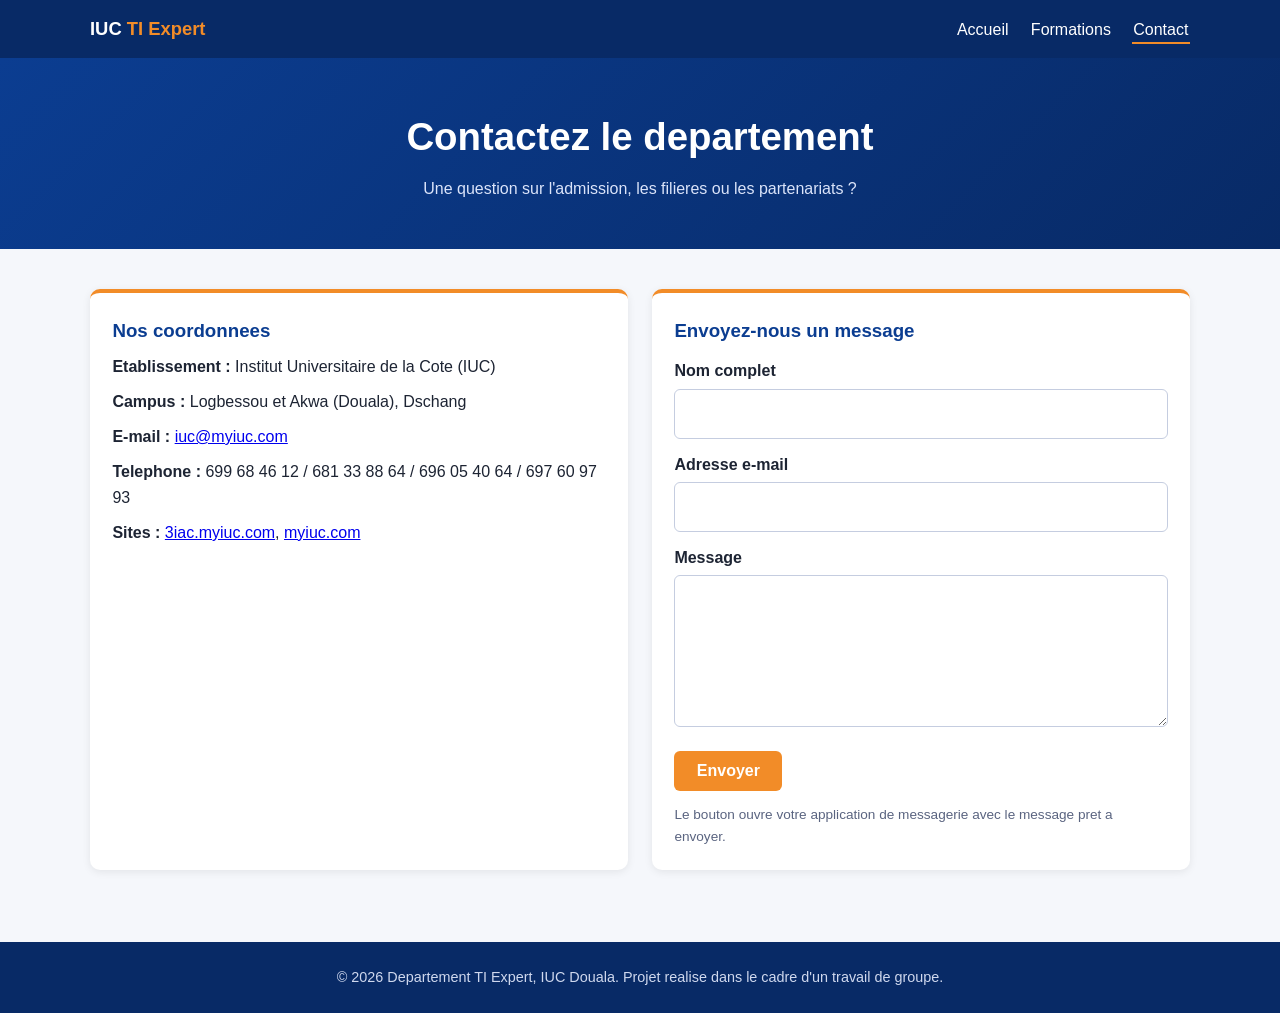
==== contact.html @ aa20d35b "choere: initialise la structure du projet" ====
<!DOCTYPE html>
<html lang="fr">
<head>
  <meta charset="UTF-8">
  <meta name="viewport" content="width=device-width, initial-scale=1">
  <title>Contact | Departement TI Expert, IUC Douala</title>
  <link rel="stylesheet" href="css/base.css">
  <link rel="stylesheet" href="css/contact.css">
</head>
<body>
  <header class="site-header">
    <div class="conteneur barre">
      <a class="logo" href="index.html">IUC <span>TI Expert</span></a>
      <nav>
        <ul>
          <li><a href="index.html">Accueil</a></li>
          <li><a href="formations.html">Formations</a></li>
          <li><a class="actif" href="contact.html">Contact</a></li>
        </ul>
      </nav>
    </div>
  </header>

  <main>
    <div class="bandeau">
      <div class="conteneur">
        <h1>Contactez le departement</h1>
        <p>Une question sur l'admission, les filieres ou les partenariats ?</p>
      </div>
    </div>

    <section>
      <div class="conteneur contact-grille">
        <article class="carte coordonnees">
          <h3>Nos coordonnees</h3>
          <p><strong>Etablissement :</strong> Institut Universitaire de la Cote (IUC)</p>
          <p><strong>Campus :</strong> Logbessou et Akwa (Douala), Dschang</p>
          <p><strong>E-mail :</strong> <a href="mailto:iuc@myiuc.com">iuc@myiuc.com</a></p>
          <p><strong>Telephone :</strong> 699 68 46 12 / 681 33 88 64 / 696 05 40 64 / 697 60 97 93</p>
          <p><strong>Sites :</strong>
            <a href="https://3iac.myiuc.com" target="_blank" rel="noopener">3iac.myiuc.com</a>,
            <a href="https://myiuc.com" target="_blank" rel="noopener">myiuc.com</a>
          </p>
        </article>

        <article class="carte">
          <h3>Envoyez-nous un message</h3>
          <form action="mailto:iuc@myiuc.com" method="post" enctype="text/plain">
            <label for="nom">Nom complet</label>
            <input type="text" id="nom" name="nom" required>

            <label for="email">Adresse e-mail</label>
            <input type="email" id="email" name="email" required>

            <label for="message">Message</label>
            <textarea id="message" name="message" rows="5" required></textarea>

            <button class="bouton" type="submit">Envoyer</button>
          </form>
          <p class="note">Le bouton ouvre votre application de messagerie avec le message pret a envoyer.</p>
        </article>
      </div>
    </section>
  </main>

  <footer class="site-footer">
    <div class="conteneur">
      <p>&copy; 2026 Departement TI Expert, IUC Douala. Projet realise dans le cadre d'un travail de groupe.</p>
    </div>
  </footer>
</body>
</html>
---- css/base.css ----
/* Style commun a toutes les pages (Membre 1) */
:root {
  --bleu: #0b3d91;
  --bleu-fonce: #082a66;
  --orange: #f28c28;
  --fond: #f5f7fb;
  --texte: #1d2433;
}
* { box-sizing: border-box; margin: 0; padding: 0; }
body {
  font-family: "Segoe UI", Arial, sans-serif;
  color: var(--texte);
  background: var(--fond);
  line-height: 1.6;
}
.conteneur { width: min(1100px, 92%); margin: 0 auto; }

/* En-tete et menu */
.site-header { background: var(--bleu-fonce); position: sticky; top: 0; z-index: 10; }
.barre {
  display: flex; justify-content: space-between; align-items: center;
  flex-wrap: wrap; gap: .5rem; padding: .9rem 0;
}
.logo { font-weight: 700; font-size: 1.15rem; color: #fff; text-decoration: none; }
.logo span { color: var(--orange); }
nav ul { list-style: none; display: flex; gap: 1.2rem; }
nav a {
  color: #fff; text-decoration: none; padding: .3rem .1rem;
  border-bottom: 2px solid transparent;
}
nav a:hover, nav a.actif { border-bottom-color: var(--orange); }

/* Bandeau de titre des pages interieures */
.bandeau {
  background: linear-gradient(135deg, var(--bleu), var(--bleu-fonce));
  color: #fff; padding: 3rem 0; text-align: center;
}
.bandeau h1 { font-size: clamp(1.6rem, 4vw, 2.4rem); }
.bandeau p { color: #dbe4fa; margin-top: .5rem; }

/* Contenu */
section { padding: 2.5rem 0; }
h2 { color: var(--bleu); margin-bottom: 1rem; }
.grille { display: grid; grid-template-columns: repeat(auto-fit, minmax(260px, 1fr)); gap: 1.2rem; }
.carte {
  background: #fff; border-radius: 10px; padding: 1.4rem;
  box-shadow: 0 2px 8px rgba(0, 0, 0, .08); border-top: 4px solid var(--orange);
}
.carte h3 { color: var(--bleu); margin-bottom: .5rem; }
.bouton {
  display: inline-block; background: var(--orange); color: #fff;
  padding: .7rem 1.4rem; border-radius: 6px; text-decoration: none;
  font-weight: 600; border: none; cursor: pointer; font-size: 1rem;
}
.bouton:hover { background: #d97614; }

/* Pied de page */
.site-footer {
  background: var(--bleu-fonce); color: #cfd8ee; padding: 1.5rem 0;
  text-align: center; font-size: .9rem; margin-top: 2rem;
}
.site-footer a { color: var(--orange); }

@media (max-width: 600px) {
  nav ul { gap: .8rem; flex-wrap: wrap; }
}
---- css/contact.css ----
/* Style propre a la page Contact (Membre 3) */
.contact-grille { display: grid; grid-template-columns: repeat(auto-fit, minmax(300px, 1fr)); gap: 1.5rem; }
.coordonnees p { margin-bottom: .6rem; }
form label { display: block; font-weight: 600; margin: .8rem 0 .3rem; }
form input, form textarea {
  width: 100%; padding: .7rem; border: 1px solid #c5cde0; border-radius: 6px; font: inherit;
}
form input:focus, form textarea:focus { outline: 2px solid var(--orange); }
form button { margin-top: 1rem; }
.note { font-size: .85rem; color: #5a6480; margin-top: .8rem; }
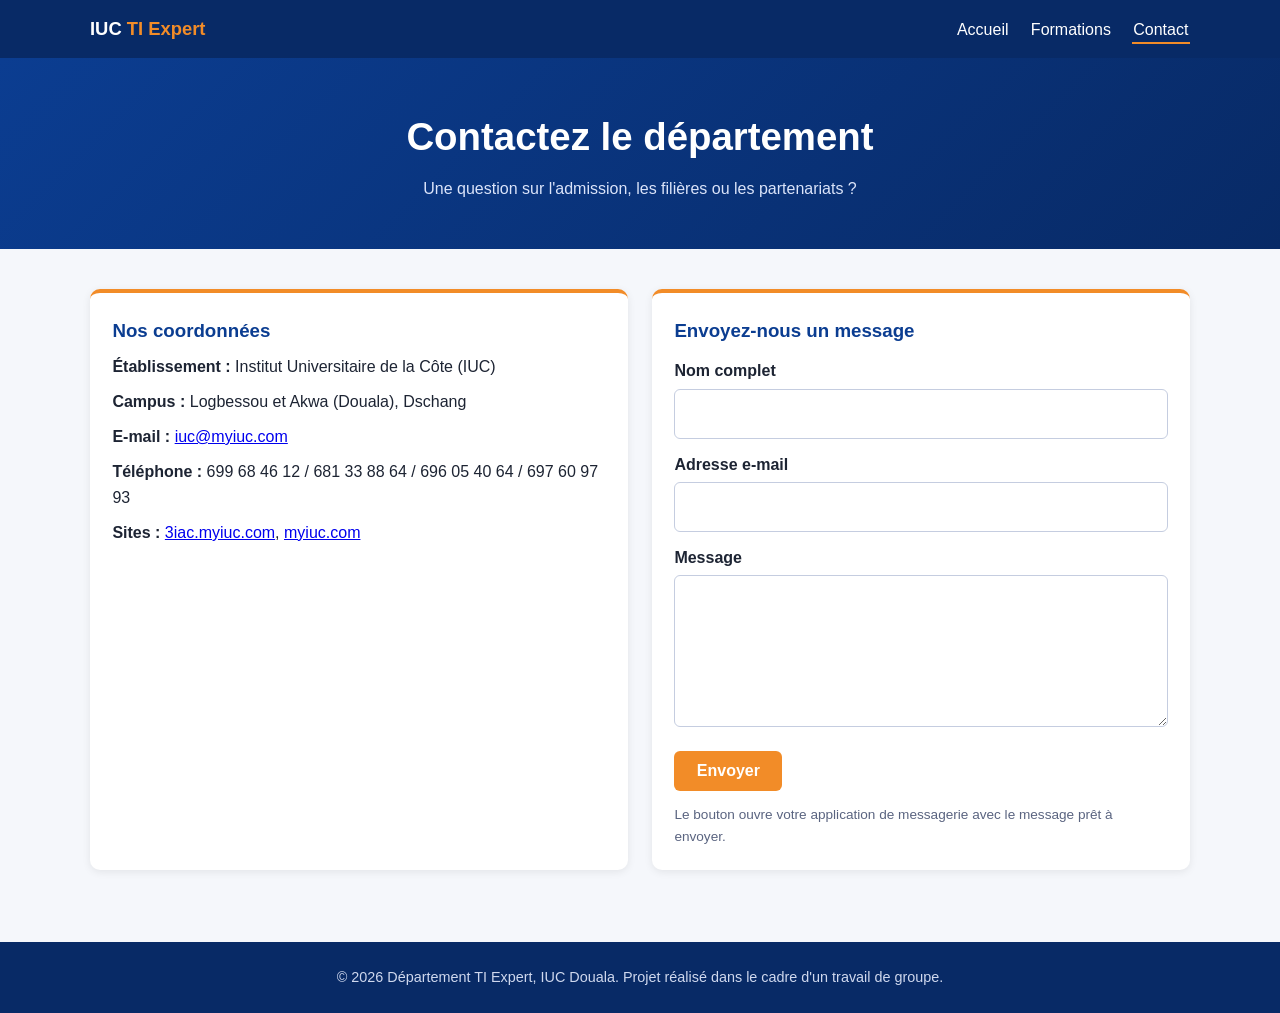
==== commit 86660cc6: "style: ajoute l'autocompletion aux champs du formulaire" ====
--- a/contact.html
+++ b/contact.html
@@ -3,7 +3,8 @@
 <head>
   <meta charset="UTF-8">
   <meta name="viewport" content="width=device-width, initial-scale=1">
-  <title>Contact | Departement TI Expert, IUC Douala</title>
+  <meta name="description" content="Contactez le département TI Expert de l'IUC Douala : coordonnées et formulaire de message.">
+  <title>Contact | Département TI Expert, IUC Douala</title>
   <link rel="stylesheet" href="css/base.css">
   <link rel="stylesheet" href="css/contact.css">
 </head>
@@ -24,19 +25,19 @@
   <main>
     <div class="bandeau">
       <div class="conteneur">
-        <h1>Contactez le departement</h1>
-        <p>Une question sur l'admission, les filieres ou les partenariats ?</p>
+        <h1>Contactez le département</h1>
+        <p>Une question sur l'admission, les filières ou les partenariats ?</p>
       </div>
     </div>
 
     <section>
       <div class="conteneur contact-grille">
         <article class="carte coordonnees">
-          <h3>Nos coordonnees</h3>
-          <p><strong>Etablissement :</strong> Institut Universitaire de la Cote (IUC)</p>
+          <h3>Nos coordonnées</h3>
+          <p><strong>Établissement :</strong> Institut Universitaire de la Côte (IUC)</p>
           <p><strong>Campus :</strong> Logbessou et Akwa (Douala), Dschang</p>
           <p><strong>E-mail :</strong> <a href="mailto:iuc@myiuc.com">iuc@myiuc.com</a></p>
-          <p><strong>Telephone :</strong> 699 68 46 12 / 681 33 88 64 / 696 05 40 64 / 697 60 97 93</p>
+          <p><strong>Téléphone :</strong> 699 68 46 12 / 681 33 88 64 / 696 05 40 64 / 697 60 97 93</p>
           <p><strong>Sites :</strong>
             <a href="https://3iac.myiuc.com" target="_blank" rel="noopener">3iac.myiuc.com</a>,
             <a href="https://myiuc.com" target="_blank" rel="noopener">myiuc.com</a>
@@ -47,17 +48,17 @@
           <h3>Envoyez-nous un message</h3>
           <form action="mailto:iuc@myiuc.com" method="post" enctype="text/plain">
             <label for="nom">Nom complet</label>
-            <input type="text" id="nom" name="nom" required>
+            <input type="text" id="nom" name="nom" autocomplete="name" required>
 
             <label for="email">Adresse e-mail</label>
-            <input type="email" id="email" name="email" required>
+            <input type="email" id="email" name="email" autocomplete="email" required>
 
             <label for="message">Message</label>
             <textarea id="message" name="message" rows="5" required></textarea>
 
             <button class="bouton" type="submit">Envoyer</button>
           </form>
-          <p class="note">Le bouton ouvre votre application de messagerie avec le message pret a envoyer.</p>
+          <p class="note">Le bouton ouvre votre application de messagerie avec le message prêt à envoyer.</p>
         </article>
       </div>
     </section>
@@ -65,8 +66,8 @@
 
   <footer class="site-footer">
     <div class="conteneur">
-      <p>&copy; 2026 Departement TI Expert, IUC Douala. Projet realise dans le cadre d'un travail de groupe.</p>
+      <p>&copy; 2026 Département TI Expert, IUC Douala. Projet réalisé dans le cadre d'un travail de groupe.</p>
     </div>
   </footer>
 </body>
-</html>
+</html>
--- a/css/contact.css
+++ b/css/contact.css
@@ -1,4 +1,4 @@
-/* Style propre a la page Contact (Membre 3) */
+/* Style propre a la page Contact (Membre 2) */
 .contact-grille { display: grid; grid-template-columns: repeat(auto-fit, minmax(300px, 1fr)); gap: 1.5rem; }
 .coordonnees p { margin-bottom: .6rem; }
 form label { display: block; font-weight: 600; margin: .8rem 0 .3rem; }
@@ -8,3 +8,10 @@
 form input:focus, form textarea:focus { outline: 2px solid var(--orange); }
 form button { margin-top: 1rem; }
 .note { font-size: .85rem; color: #5a6480; margin-top: .8rem; }
+form textarea { min-height: 140px; resize: vertical; }
+form input:hover, form textarea:hover { border-color: var(--orange); }
+
+@media (max-width: 700px) {
+  .contact-grille { grid-template-columns: 1fr; gap: 1rem; }
+  form button { width: 100%; }
+}
